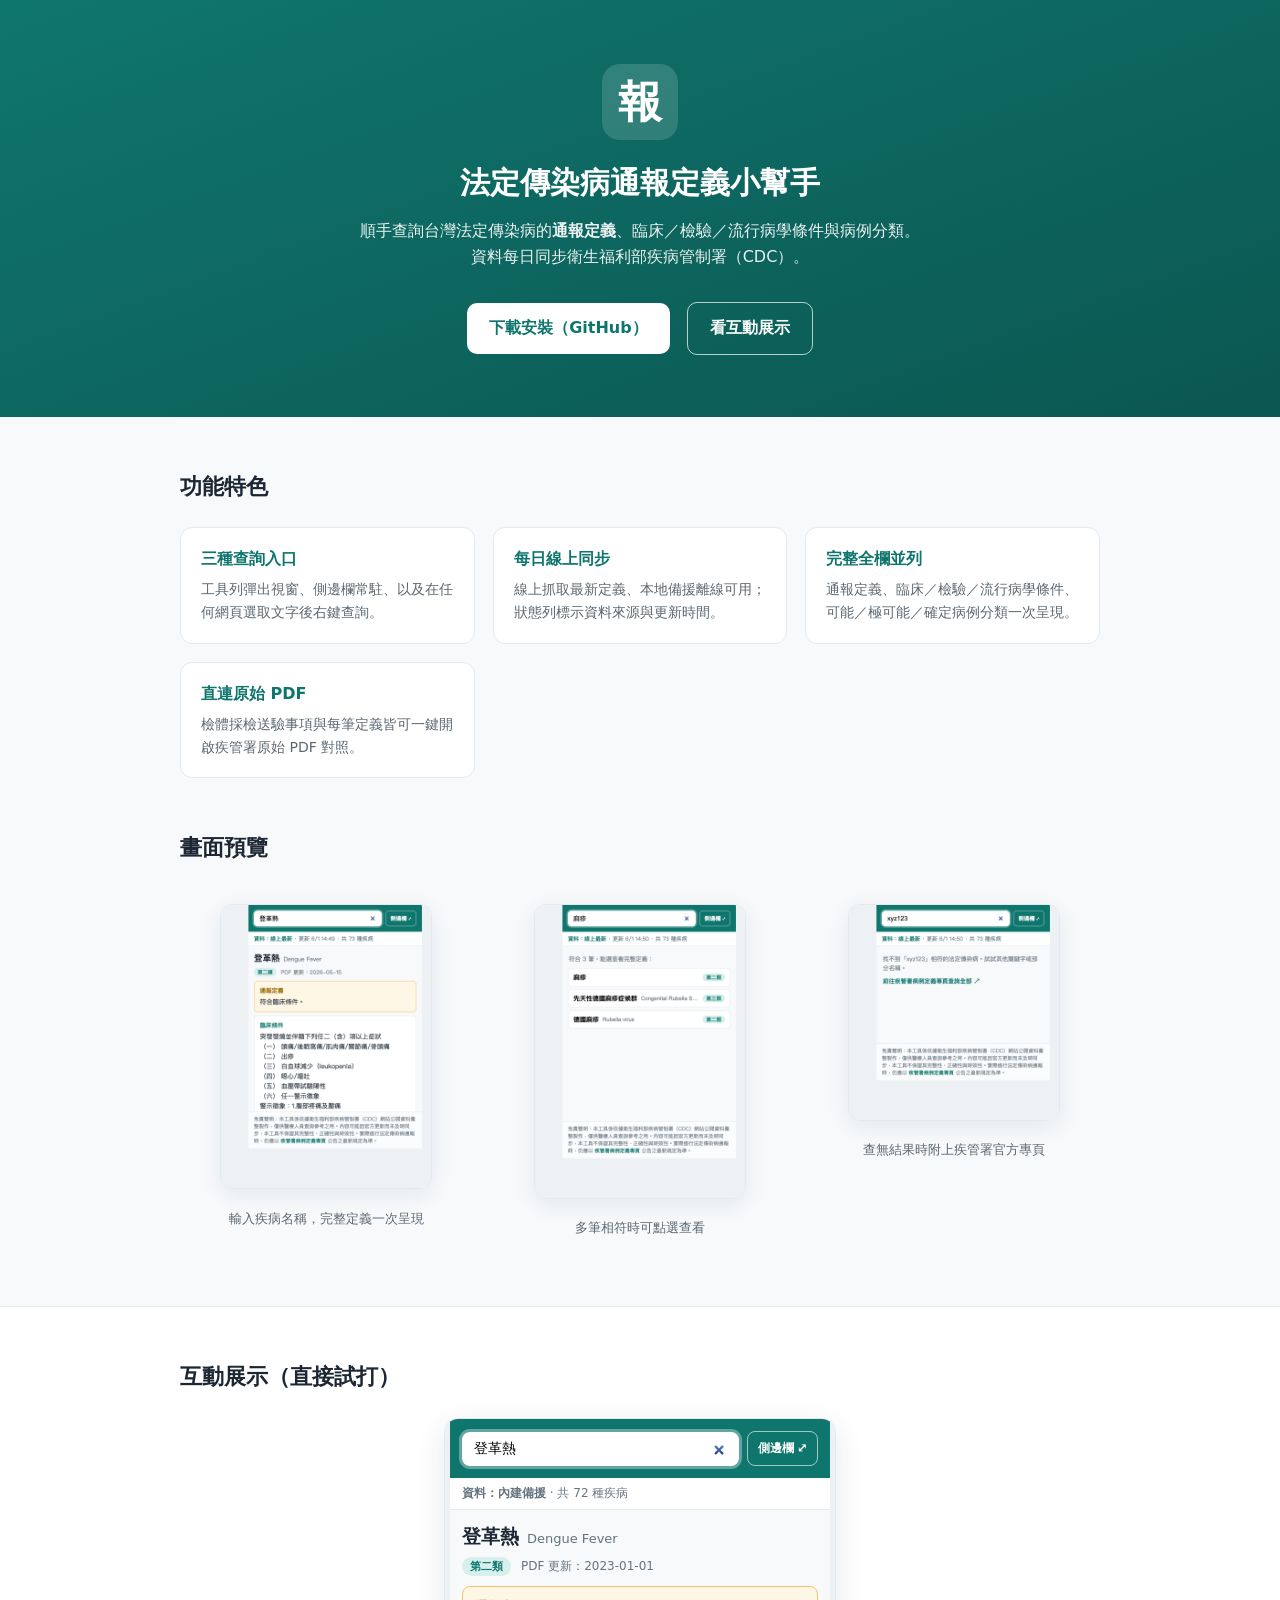
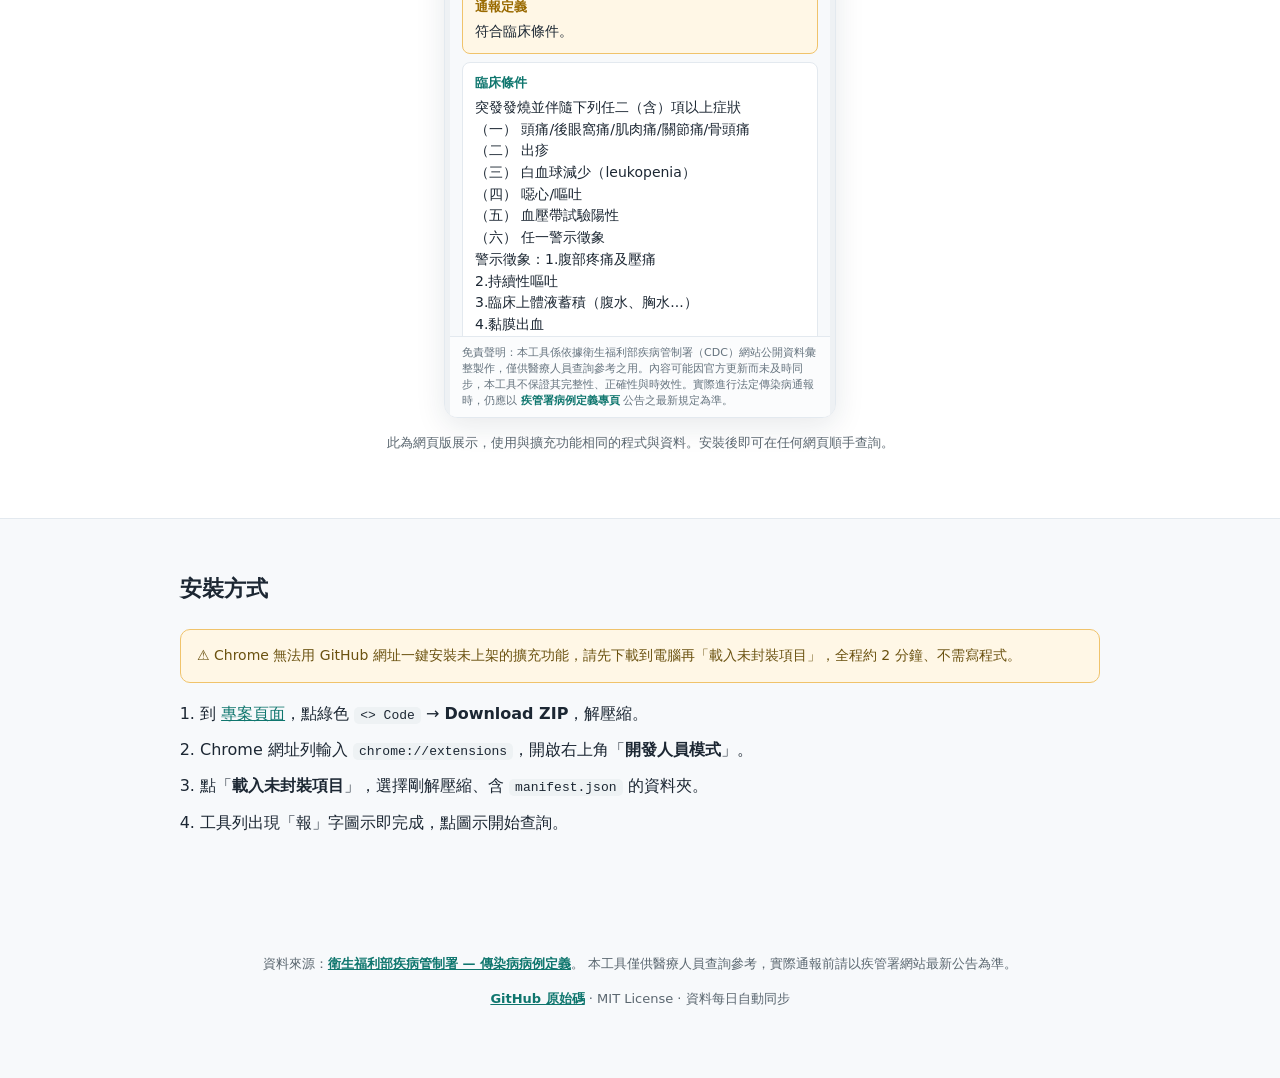
==== index.html @ c6ae57e4 "新增 LICENSE、截圖、GitHub Pages 介紹頁與互動展示 - LICENSE：MIT（程式碼），並註明病例定義資料著作權歸疾管署 - index.html：Pages 介紹頁，含功能、真" ====
<!DOCTYPE html>
<html lang="zh-Hant">
  <head>
    <meta charset="utf-8" />
    <meta name="viewport" content="width=device-width, initial-scale=1" />
    <title>法定傳染病通報定義小幫手 — Chrome 擴充功能</title>
    <meta
      name="description"
      content="順手查詢台灣法定傳染病的通報定義、臨床／檢驗／流行病學條件與病例分類。資料每日同步衛福部疾管署（CDC）。"
    />
    <style>
      :root {
        --brand: #0f766e;
        --brand-dark: #0b5751;
        --ink: #1c2733;
        --muted: #5b6770;
        --line: #e3e9ef;
        --bg: #f7f9fb;
      }
      * { box-sizing: border-box; }
      body {
        margin: 0;
        font-family: -apple-system, "PingFang TC", "Microsoft JhengHei", system-ui, sans-serif;
        color: var(--ink);
        background: var(--bg);
        line-height: 1.65;
      }
      a { color: var(--brand); }
      .wrap { max-width: 960px; margin: 0 auto; padding: 0 20px; }

      header.hero {
        background: linear-gradient(160deg, var(--brand), var(--brand-dark));
        color: #fff;
        padding: 64px 0 56px;
        text-align: center;
      }
      .badge-icon {
        width: 76px; height: 76px; border-radius: 18px;
        background: rgba(255,255,255,.15);
        display: inline-flex; align-items: center; justify-content: center;
        font-size: 44px; font-weight: 800; margin-bottom: 18px;
      }
      .hero h1 { font-size: 30px; margin: 0 0 10px; }
      .hero p.tag { font-size: 16px; opacity: .92; margin: 0 auto 26px; max-width: 560px; }
      .cta {
        display: inline-block; background: #fff; color: var(--brand);
        font-weight: 700; text-decoration: none; padding: 12px 22px;
        border-radius: 10px; margin: 6px;
      }
      .cta.ghost { background: transparent; color: #fff; border: 1.5px solid rgba(255,255,255,.7); }

      section { padding: 52px 0; }
      h2 { font-size: 22px; margin: 0 0 22px; }
      .features { display: grid; grid-template-columns: repeat(auto-fit, minmax(220px, 1fr)); gap: 18px; }
      .card { background: #fff; border: 1px solid var(--line); border-radius: 12px; padding: 18px 20px; }
      .card h3 { margin: 0 0 6px; font-size: 16px; color: var(--brand); }
      .card p { margin: 0; font-size: 14px; color: var(--muted); }

      .shots { display: grid; grid-template-columns: repeat(auto-fit, minmax(240px, 1fr)); gap: 22px; align-items: start; }
      .shot { text-align: center; }
      .shot img { width: 100%; border: 1px solid var(--line); border-radius: 12px; box-shadow: 0 6px 22px rgba(20,40,60,.08); }
      .shot figcaption { font-size: 13px; color: var(--muted); margin-top: 10px; }

      .demo-band { background: #fff; border-top: 1px solid var(--line); border-bottom: 1px solid var(--line); }
      .demo-frame {
        width: 392px; max-width: 100%; height: 600px; margin: 0 auto;
        border: 1px solid var(--line); border-radius: 14px; overflow: hidden;
        box-shadow: 0 8px 30px rgba(20,40,60,.10); background: #fff;
      }
      .demo-frame iframe { width: 100%; height: 100%; border: 0; }
      .demo-note { text-align: center; color: var(--muted); font-size: 13px; margin-top: 14px; }

      ol.steps { padding-left: 20px; }
      ol.steps li { margin-bottom: 10px; }
      code { background: #eef2f4; padding: 1px 6px; border-radius: 5px; font-size: 13px; }

      .note {
        background: #fff7e6; border: 1px solid #f0c36b; border-radius: 10px;
        padding: 14px 16px; font-size: 14px; color: #6b5210;
      }
      footer { padding: 36px 0 56px; color: var(--muted); font-size: 13px; text-align: center; }
      footer a { font-weight: 600; }
    </style>
  </head>
  <body>
    <header class="hero">
      <div class="wrap">
        <div class="badge-icon">報</div>
        <h1>法定傳染病通報定義小幫手</h1>
        <p class="tag">
          順手查詢台灣法定傳染病的<strong>通報定義</strong>、臨床／檢驗／流行病學條件與病例分類。
          資料每日同步衛生福利部疾病管制署（CDC）。
        </p>
        <a class="cta" href="https://github.com/drhao/noti-check">下載安裝（GitHub）</a>
        <a class="cta ghost" href="#demo">看互動展示</a>
      </div>
    </header>

    <section>
      <div class="wrap">
        <h2>功能特色</h2>
        <div class="features">
          <div class="card">
            <h3>三種查詢入口</h3>
            <p>工具列彈出視窗、側邊欄常駐、以及在任何網頁選取文字後右鍵查詢。</p>
          </div>
          <div class="card">
            <h3>每日線上同步</h3>
            <p>線上抓取最新定義、本地備援離線可用；狀態列標示資料來源與更新時間。</p>
          </div>
          <div class="card">
            <h3>完整全欄並列</h3>
            <p>通報定義、臨床／檢驗／流行病學條件、可能／極可能／確定病例分類一次呈現。</p>
          </div>
          <div class="card">
            <h3>直連原始 PDF</h3>
            <p>檢體採檢送驗事項與每筆定義皆可一鍵開啟疾管署原始 PDF 對照。</p>
          </div>
        </div>
      </div>
    </section>

    <section style="padding-top: 0;">
      <div class="wrap">
        <h2>畫面預覽</h2>
        <div class="shots">
          <figure class="shot">
            <img src="assets/screenshots/popup.png" alt="疾病通報定義詳情" />
            <figcaption>輸入疾病名稱，完整定義一次呈現</figcaption>
          </figure>
          <figure class="shot">
            <img src="assets/screenshots/list.png" alt="多筆相符結果清單" />
            <figcaption>多筆相符時可點選查看</figcaption>
          </figure>
          <figure class="shot">
            <img src="assets/screenshots/notfound.png" alt="查無結果附官方專頁連結" />
            <figcaption>查無結果時附上疾管署官方專頁</figcaption>
          </figure>
        </div>
      </div>
    </section>

    <section class="demo-band" id="demo">
      <div class="wrap">
        <h2>互動展示（直接試打）</h2>
        <div class="demo-frame">
          <iframe src="demo.html?q=登革熱" title="互動展示" loading="lazy"></iframe>
        </div>
        <p class="demo-note">
          此為網頁版展示，使用與擴充功能相同的程式與資料。安裝後即可在任何網頁順手查詢。
        </p>
      </div>
    </section>

    <section>
      <div class="wrap">
        <h2>安裝方式</h2>
        <p class="note">
          ⚠️ Chrome 無法用 GitHub 網址一鍵安裝未上架的擴充功能，請先下載到電腦再「載入未封裝項目」，全程約 2 分鐘、不需寫程式。
        </p>
        <ol class="steps" style="margin-top: 18px;">
          <li>到 <a href="https://github.com/drhao/noti-check">專案頁面</a>，點綠色 <code>&lt;&gt; Code</code> → <strong>Download ZIP</strong>，解壓縮。</li>
          <li>Chrome 網址列輸入 <code>chrome://extensions</code>，開啟右上角「<strong>開發人員模式</strong>」。</li>
          <li>點「<strong>載入未封裝項目</strong>」，選擇剛解壓縮、含 <code>manifest.json</code> 的資料夾。</li>
          <li>工具列出現「報」字圖示即完成，點圖示開始查詢。</li>
        </ol>
      </div>
    </section>

    <footer>
      <div class="wrap">
        <p>
          資料來源：<a href="https://www.cdc.gov.tw/Category/DiseaseDefine/ZW54U0FpVVhpVGR3UkViWm8rQkNwUT09">衛生福利部疾病管制署 — 傳染病病例定義</a>。
          本工具僅供醫療人員查詢參考，實際通報前請以疾管署網站最新公告為準。
        </p>
        <p>
          <a href="https://github.com/drhao/noti-check">GitHub 原始碼</a> · MIT License · 資料每日自動同步
        </p>
      </div>
    </footer>
  </body>
</html>
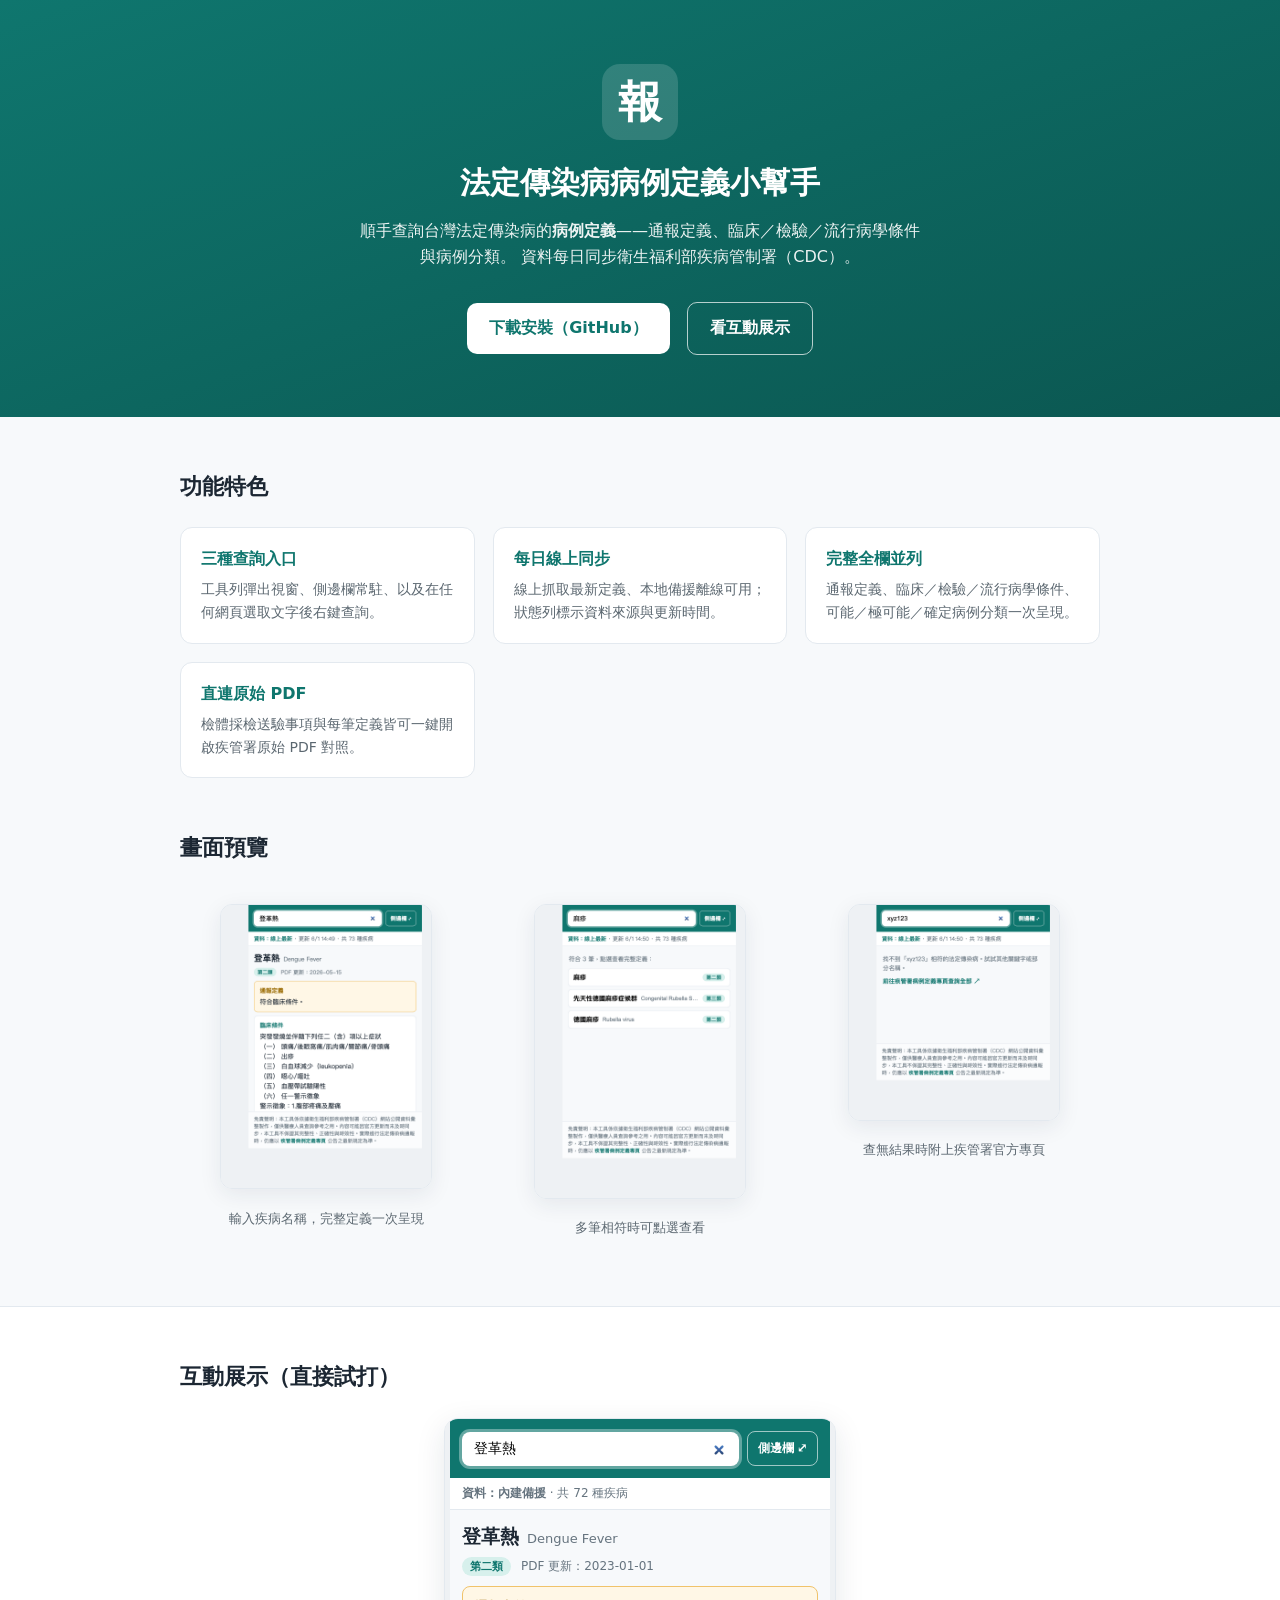
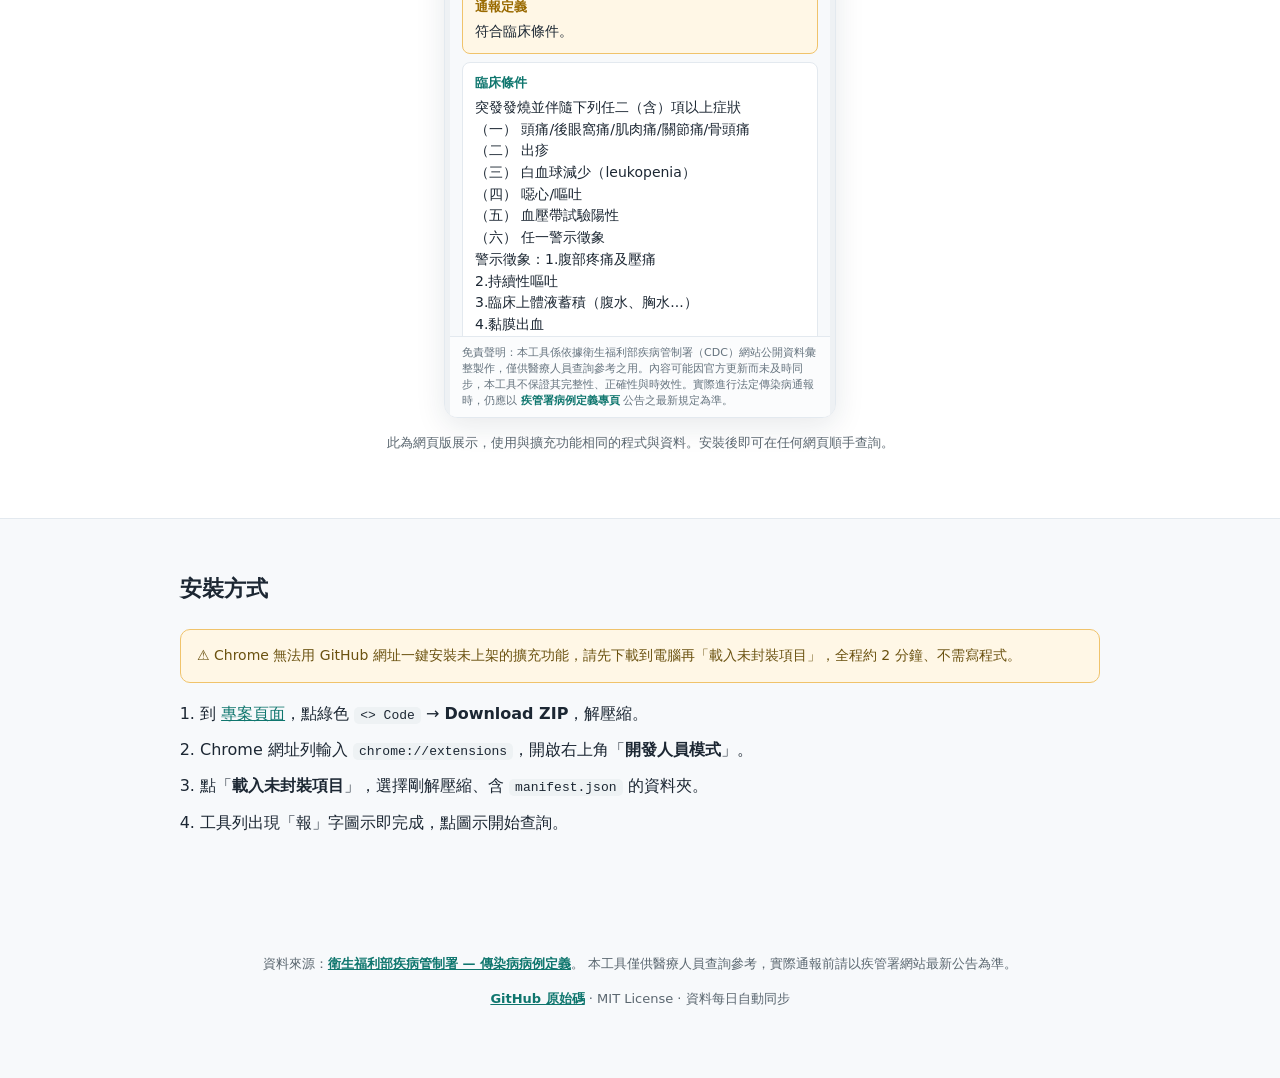
==== commit fb452b1b: "正名為「法定傳染病病例定義小幫手」 資料來源為 CDC 的「病例定義」，通報定義是其中一個欄位。更新產品名稱於 manifest、各頁標題、右鍵選單、README 與介紹頁；UI 內「通報定義」欄位標" ====
--- a/index.html
+++ b/index.html
@@ -3,10 +3,10 @@
   <head>
     <meta charset="utf-8" />
     <meta name="viewport" content="width=device-width, initial-scale=1" />
-    <title>法定傳染病通報定義小幫手 — Chrome 擴充功能</title>
+    <title>法定傳染病病例定義小幫手 — Chrome 擴充功能</title>
     <meta
       name="description"
-      content="順手查詢台灣法定傳染病的通報定義、臨床／檢驗／流行病學條件與病例分類。資料每日同步衛福部疾管署（CDC）。"
+      content="順手查詢台灣法定傳染病的病例定義：通報定義、臨床／檢驗／流行病學條件與病例分類。資料每日同步衛福部疾管署（CDC）。"
     />
     <style>
       :root {
@@ -86,9 +86,9 @@
     <header class="hero">
       <div class="wrap">
         <div class="badge-icon">報</div>
-        <h1>法定傳染病通報定義小幫手</h1>
+        <h1>法定傳染病病例定義小幫手</h1>
         <p class="tag">
-          順手查詢台灣法定傳染病的<strong>通報定義</strong>、臨床／檢驗／流行病學條件與病例分類。
+          順手查詢台灣法定傳染病的<strong>病例定義</strong>——通報定義、臨床／檢驗／流行病學條件與病例分類。
           資料每日同步衛生福利部疾病管制署（CDC）。
         </p>
         <a class="cta" href="https://github.com/drhao/noti-check">下載安裝（GitHub）</a>
@@ -125,7 +125,7 @@
         <h2>畫面預覽</h2>
         <div class="shots">
           <figure class="shot">
-            <img src="assets/screenshots/popup.png" alt="疾病通報定義詳情" />
+            <img src="assets/screenshots/popup.png" alt="疾病病例定義詳情" />
             <figcaption>輸入疾病名稱，完整定義一次呈現</figcaption>
           </figure>
           <figure class="shot">
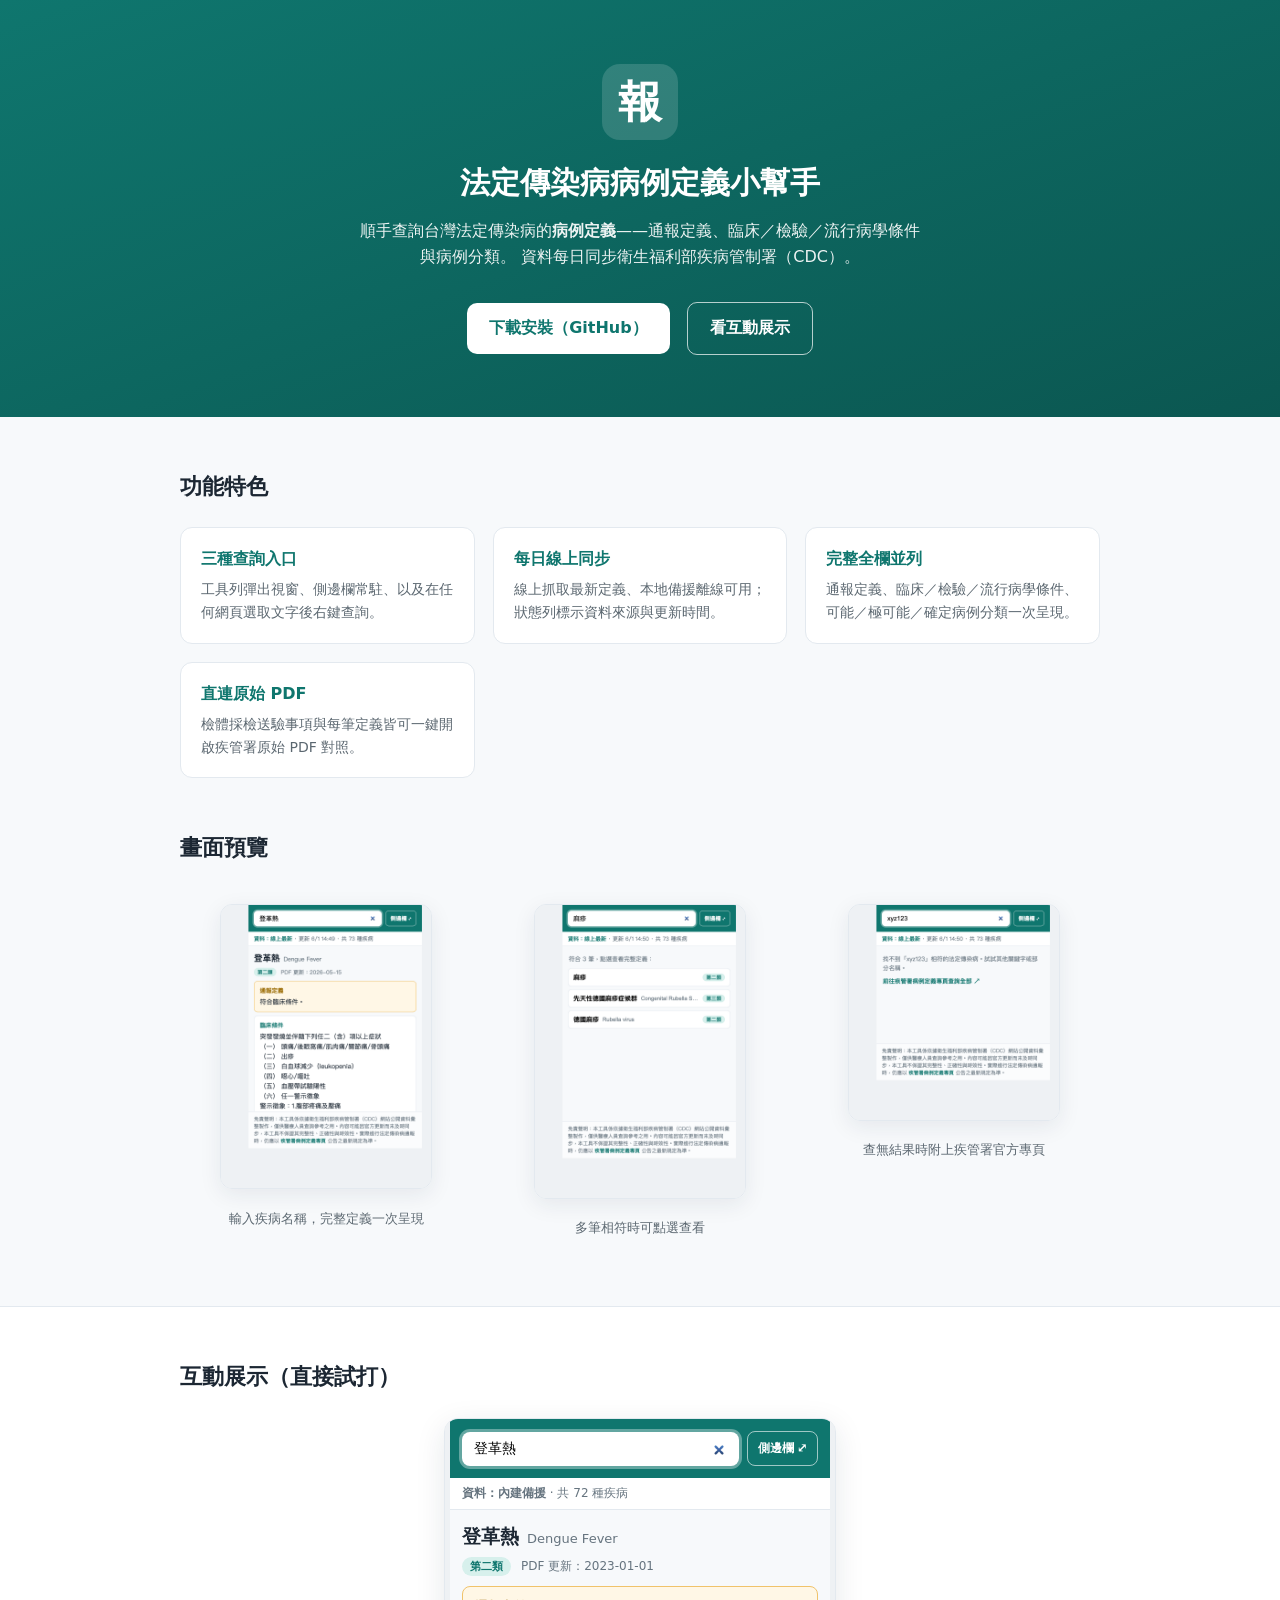
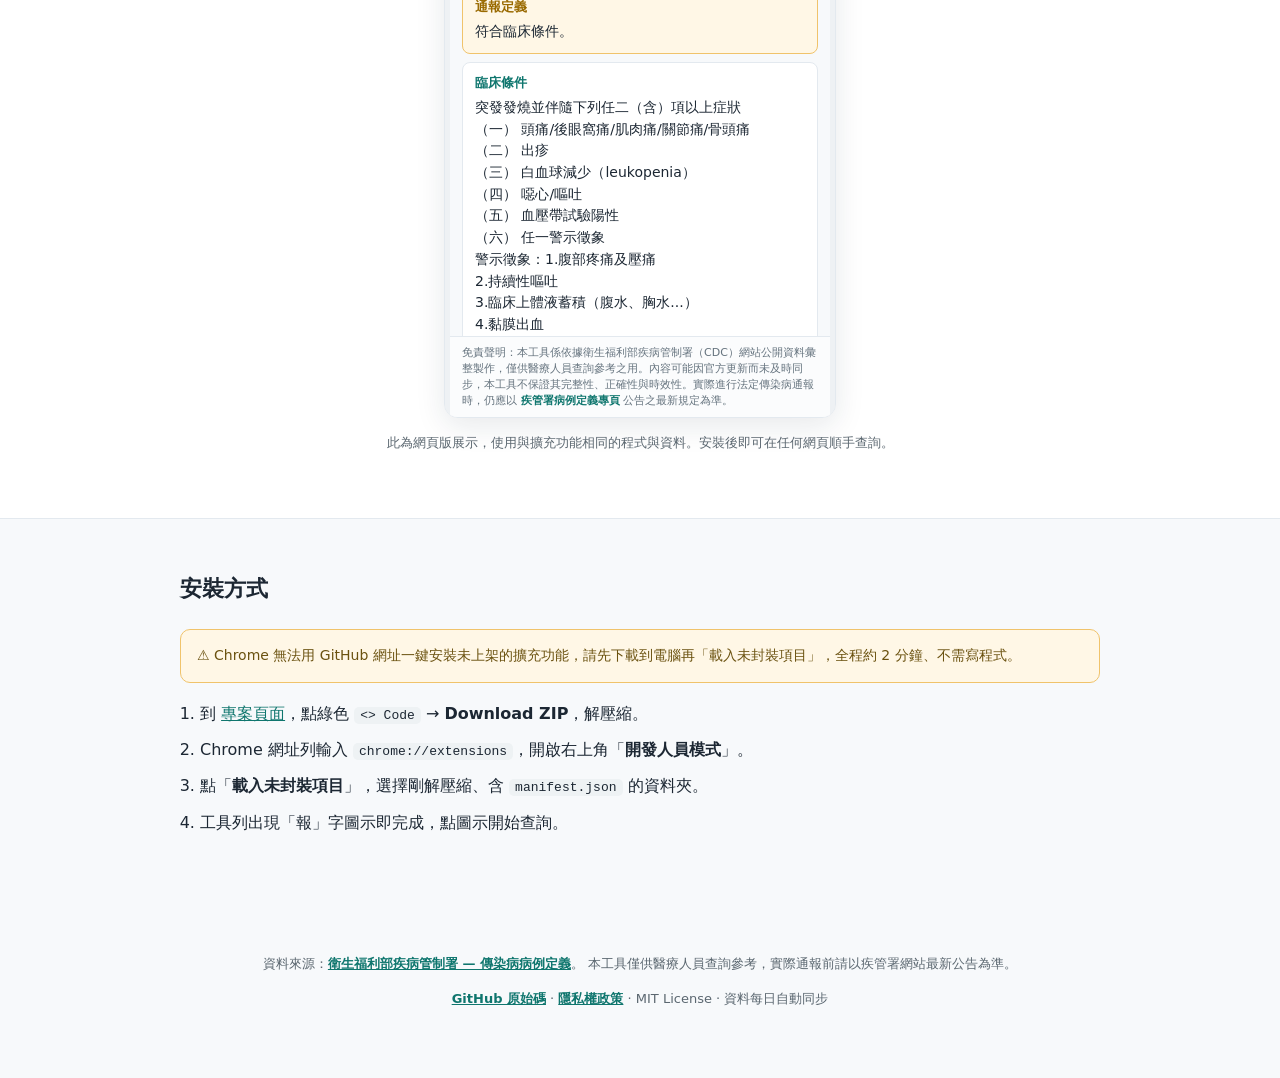
==== commit 87086a7f: "新增 Chrome Web Store 上架包 - privacy.html：隱私權政策頁（Pages），介紹頁頁尾加連結 - store/：1280×800 商店截圖 ×3、440×280 宣傳磚 " ====
--- a/index.html
+++ b/index.html
@@ -174,7 +174,8 @@
           本工具僅供醫療人員查詢參考，實際通報前請以疾管署網站最新公告為準。
         </p>
         <p>
-          <a href="https://github.com/drhao/noti-check">GitHub 原始碼</a> · MIT License · 資料每日自動同步
+          <a href="https://github.com/drhao/noti-check">GitHub 原始碼</a> ·
+          <a href="privacy.html">隱私權政策</a> · MIT License · 資料每日自動同步
         </p>
       </div>
     </footer>
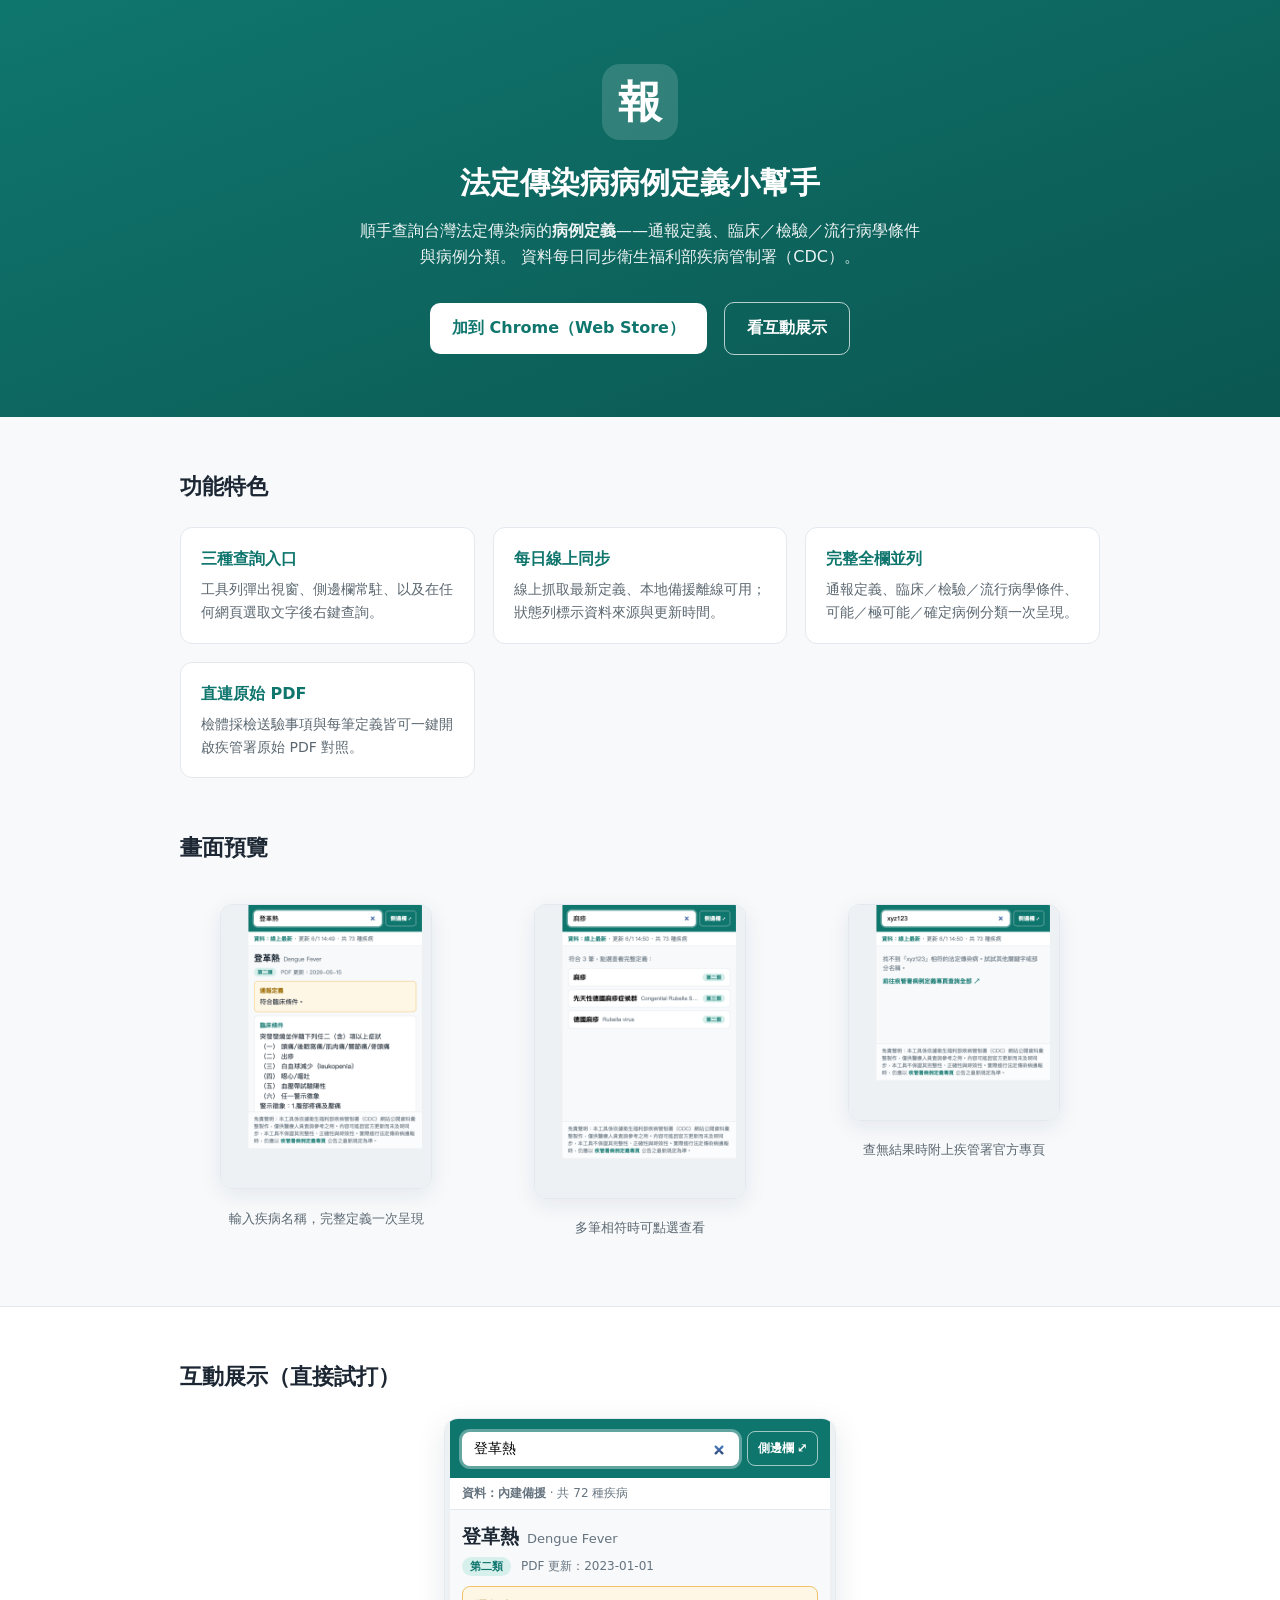
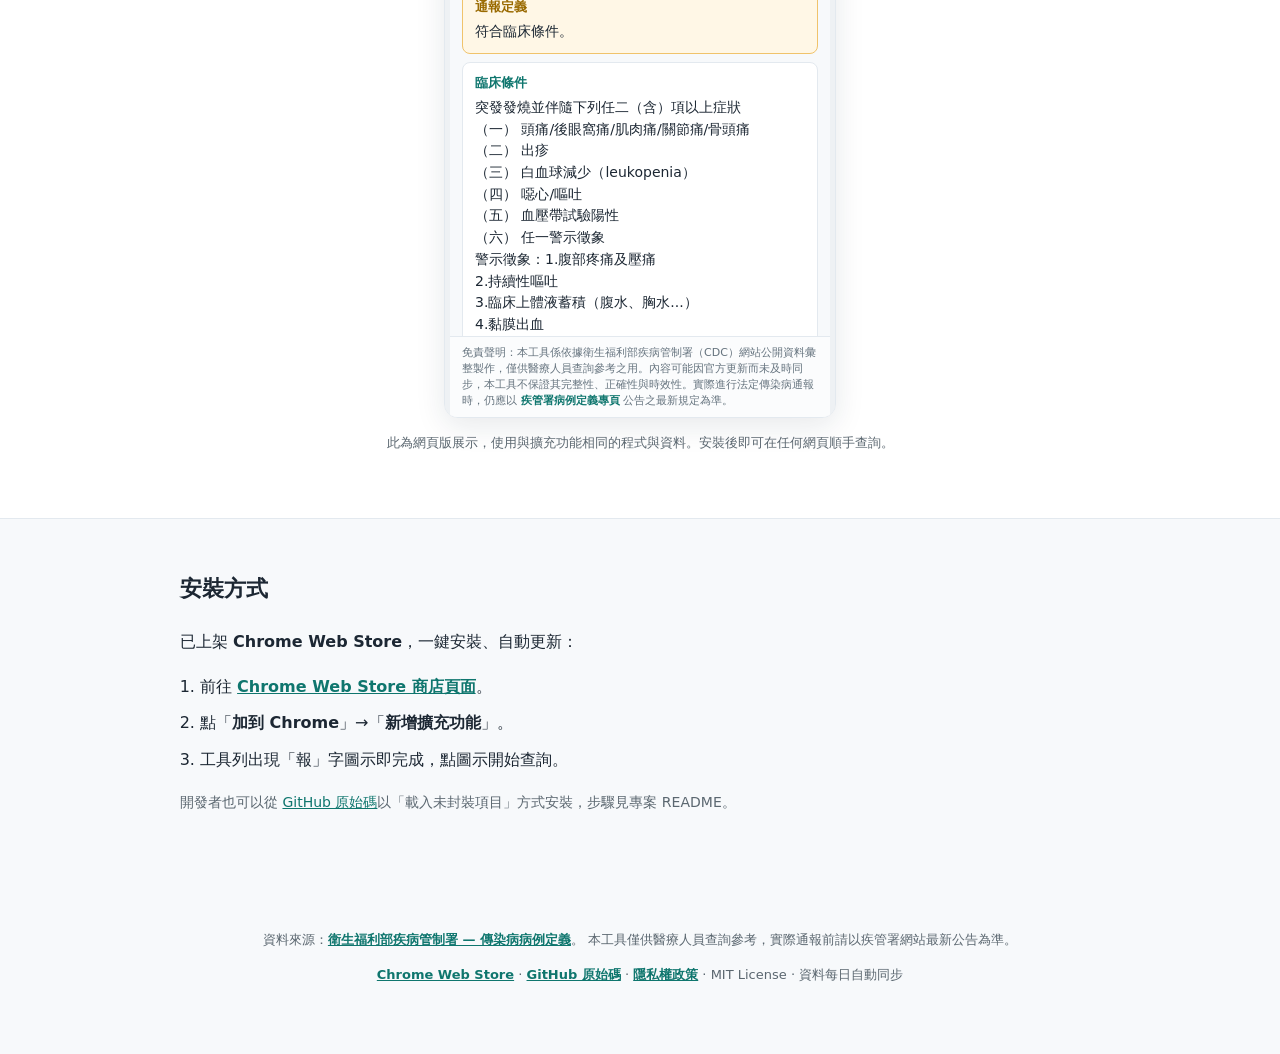
==== commit 02608767: "文件加入 Chrome Web Store 安裝連結 擴充功能已上架商店，安裝文件改以商店一鍵安裝為主： - README：頂部與「安裝」章節加入商店連結，原「載入未封裝項目」   流程降為開發者用的" ====
--- a/index.html
+++ b/index.html
@@ -91,7 +91,7 @@
           順手查詢台灣法定傳染病的<strong>病例定義</strong>——通報定義、臨床／檢驗／流行病學條件與病例分類。
           資料每日同步衛生福利部疾病管制署（CDC）。
         </p>
-        <a class="cta" href="https://github.com/drhao/noti-check">下載安裝（GitHub）</a>
+        <a class="cta" href="https://chromewebstore.google.com/detail/gpmdgfdccaljialgejkkfdjedoobjefb">加到 Chrome（Web Store）</a>
         <a class="cta ghost" href="#demo">看互動展示</a>
       </div>
     </header>
@@ -155,15 +155,15 @@
     <section>
       <div class="wrap">
         <h2>安裝方式</h2>
-        <p class="note">
-          ⚠️ Chrome 無法用 GitHub 網址一鍵安裝未上架的擴充功能，請先下載到電腦再「載入未封裝項目」，全程約 2 分鐘、不需寫程式。
-        </p>
+        <p>已上架 <strong>Chrome Web Store</strong>，一鍵安裝、自動更新：</p>
         <ol class="steps" style="margin-top: 18px;">
-          <li>到 <a href="https://github.com/drhao/noti-check">專案頁面</a>，點綠色 <code>&lt;&gt; Code</code> → <strong>Download ZIP</strong>，解壓縮。</li>
-          <li>Chrome 網址列輸入 <code>chrome://extensions</code>，開啟右上角「<strong>開發人員模式</strong>」。</li>
-          <li>點「<strong>載入未封裝項目</strong>」，選擇剛解壓縮、含 <code>manifest.json</code> 的資料夾。</li>
+          <li>前往 <a href="https://chromewebstore.google.com/detail/gpmdgfdccaljialgejkkfdjedoobjefb"><strong>Chrome Web Store 商店頁面</strong></a>。</li>
+          <li>點「<strong>加到 Chrome</strong>」→「<strong>新增擴充功能</strong>」。</li>
           <li>工具列出現「報」字圖示即完成，點圖示開始查詢。</li>
         </ol>
+        <p style="color: var(--muted); font-size: 14px; margin-top: 18px;">
+          開發者也可以從 <a href="https://github.com/drhao/noti-check">GitHub 原始碼</a>以「載入未封裝項目」方式安裝，步驟見專案 README。
+        </p>
       </div>
     </section>
 
@@ -174,6 +174,7 @@
           本工具僅供醫療人員查詢參考，實際通報前請以疾管署網站最新公告為準。
         </p>
         <p>
+          <a href="https://chromewebstore.google.com/detail/gpmdgfdccaljialgejkkfdjedoobjefb">Chrome Web Store</a> ·
           <a href="https://github.com/drhao/noti-check">GitHub 原始碼</a> ·
           <a href="privacy.html">隱私權政策</a> · MIT License · 資料每日自動同步
         </p>
